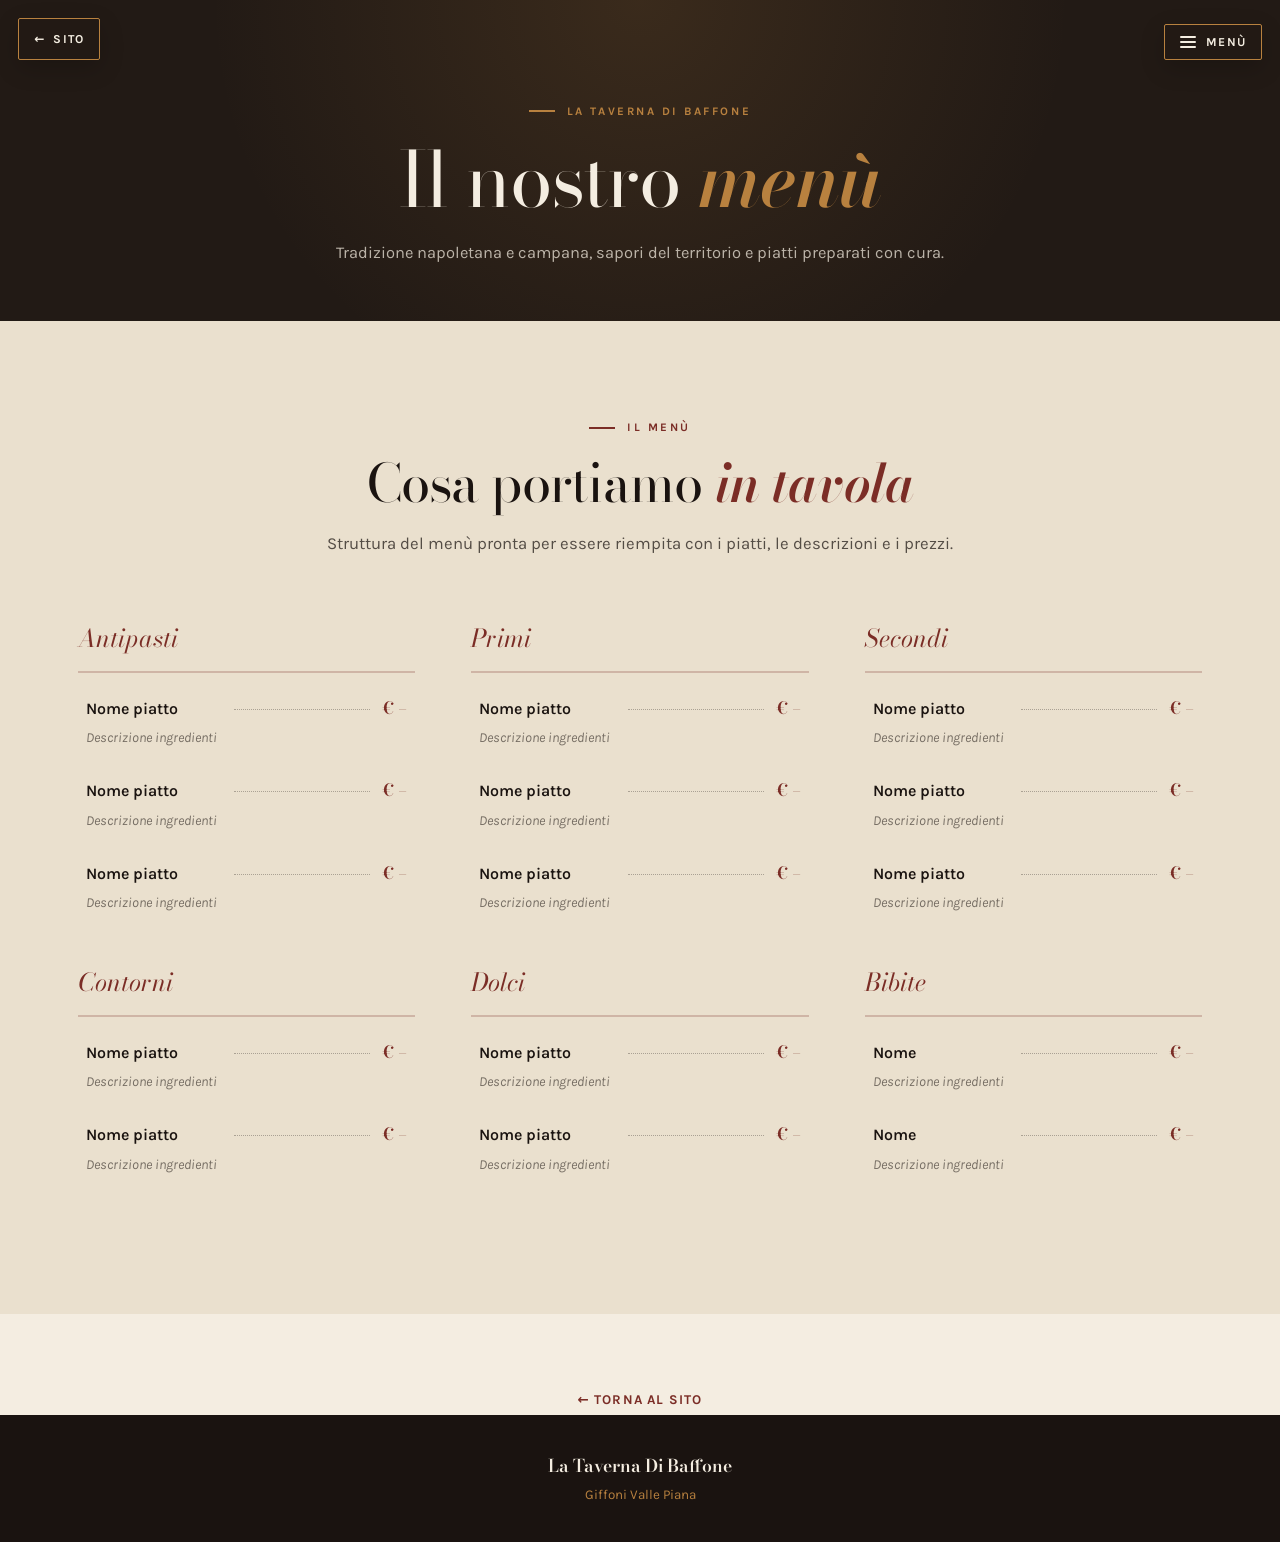
==== menu.html @ 852b9007 "prova" ====
<!DOCTYPE html>
<html lang="it">
<head>
<meta charset="UTF-8">
<meta name="viewport" content="width=device-width, initial-scale=1.0">
<title>Menù — La Taverna Di Baffone</title>
<meta name="description" content="Il menù de La Taverna Di Baffone — cucina napoletana e campana a Giffoni Valle Piana.">
<link rel="preconnect" href="https://fonts.googleapis.com">
<link rel="preconnect" href="https://fonts.gstatic.com" crossorigin>
<link href="https://fonts.googleapis.com/css2?family=Bodoni+Moda:ital,opsz,wght@0,6..96,400;0,6..96,600;0,6..96,700;1,6..96,400;1,6..96,600&family=Karla:ital,wght@0,400;0,500;0,600;0,700;1,400&display=swap" rel="stylesheet">
<style>

:root{--fuliggine:#221A15;--fuliggine-2:#2E241D;--calce:#F4EDE1;--calce-2:#EAE0CE;--vino:#7B2D26;--vino-chiaro:#A34237;--rame:#B8813F;--oliva:#6B7248;--inchiostro:#1A1310;--display:'Bodoni Moda',Georgia,serif;--testo:'Karla',system-ui,sans-serif;--curva:cubic-bezier(.22,1,.36,1);--max:1180px}
*{margin:0;padding:0;box-sizing:border-box}
html{scroll-behavior:smooth;-webkit-text-size-adjust:100%}
body{background:var(--calce);color:var(--inchiostro);font-family:var(--testo);font-size:17px;line-height:1.65;-webkit-font-smoothing:antialiased;overflow-x:hidden}
img,svg{display:block;max-width:100%}a{color:inherit;text-decoration:none}:focus-visible{outline:3px solid var(--rame);outline-offset:4px;border-radius:2px}
.wrap{max-width:var(--max);margin:0 auto;padding:0 28px}
h1,h2,h3{font-family:var(--display);font-weight:600;line-height:1.08;letter-spacing:-.015em}
.occhiello{font-family:var(--testo);font-size:.72rem;font-weight:700;letter-spacing:.22em;text-transform:uppercase;display:inline-flex;align-items:center;gap:12px}
.occhiello::before{content:"";width:26px;height:2px;background:currentColor;display:block}
.intro{padding:92px 0 54px;text-align:center;background:var(--fuliggine);color:var(--calce);position:relative;overflow:hidden}
.intro:before{content:"";position:absolute;inset:0;pointer-events:none;background:radial-gradient(circle at 50% 0,rgba(184,129,63,.16),transparent 60%)}
.intro-inner{position:relative;z-index:1}
.intro .occhiello{color:var(--rame);justify-content:center;margin-bottom:18px}
.intro h1{font-size:clamp(2.6rem,6vw,4.8rem);font-weight:400;margin-bottom:18px}
.intro h1 em{font-style:italic;font-weight:600;color:var(--rame)}
.intro p{max-width:650px;margin:0 auto;color:rgba(244,237,225,.72);font-size:1.03rem}
#menu{background:var(--calce-2);padding:88px 0 110px;min-height:100vh}
.testata{max-width:760px;margin:0 auto 60px;text-align:center}.testata .occhiello{justify-content:center;color:var(--vino);margin-bottom:18px}.testata h2{font-size:clamp(2.1rem,4.6vw,3.3rem);font-weight:400;margin-bottom:18px}.testata h2 em{font-style:italic;font-weight:600;color:var(--vino)}.testata p{color:rgba(26,19,16,.72);font-size:1.05rem;max-width:640px;margin:0 auto}
.menu-griglia{display:grid;grid-template-columns:repeat(auto-fit,minmax(330px,1fr));gap:20px 56px}
.portata{margin-bottom:14px}.portata-nome{font-family:var(--display);font-size:1.55rem;font-weight:400;font-style:italic;color:var(--vino);padding-bottom:12px;margin-bottom:8px;border-bottom:2px solid rgba(123,45,38,.24)}
.voce{display:flex;align-items:baseline;gap:12px;padding:13px 8px;border-radius:2px;transition:background .3s ease,padding-left .3s var(--curva)}
.voce:hover{background:rgba(184,129,63,.16);padding-left:16px}.voce-info{flex:1;min-width:0}.voce-nome{font-weight:600;font-size:1rem;display:block}.voce-desc{font-size:.86rem;color:rgba(26,19,16,.56);font-style:italic}.filetto{flex:1;border-bottom:1px dotted rgba(26,19,16,.3);transform:translateY(-4px);min-width:22px}.voce-prezzo{font-family:var(--display);font-weight:600;color:var(--vino);white-space:nowrap}
.menu-ritorno{margin-top:70px;text-align:center}.menu-ritorno a{display:inline-flex;align-items:center;gap:9px;font-size:.84rem;font-weight:700;letter-spacing:.09em;text-transform:uppercase;color:var(--vino);border-bottom:1.5px solid transparent;padding-bottom:3px;transition:border-color .35s ease,gap .35s var(--curva)}.menu-ritorno a:hover{border-color:var(--vino);gap:16px}
footer{background:var(--inchiostro);color:rgba(244,237,225,.55);padding:36px 0;text-align:center;font-size:.84rem}footer strong{font-family:var(--display);font-size:1.1rem;color:var(--calce);font-weight:600;display:block;margin-bottom:4px}footer span{color:var(--rame)}
@media(max-width:980px){.menu-griglia{grid-template-columns:1fr;gap:14px 30px}#menu{padding:72px 0 90px}}
@media(max-width:520px){body{font-size:16px}.wrap{padding:0 20px}.intro{padding:82px 0 44px}.intro h1{font-size:2.6rem}.testata{margin-bottom:42px}.menu-griglia{gap:10px}.portata-nome{font-size:1.35rem}.voce{gap:9px;padding:11px 5px}.voce:hover{padding-left:10px}.voce-nome{font-size:.96rem}.voce-desc{font-size:.8rem}.voce-prezzo{font-size:.95rem}.filetto{min-width:10px}.menu-ritorno{margin-top:52px}}

/* ---------- Navigazione fissa (Sito in alto a sinistra) ---------- */
.menu-home {
    position: fixed;
    top: 18px;
    left: 18px;
    z-index: 200;
    display: inline-flex;
    align-items: center;
    gap: 8px;
    padding: 10px 15px;
    border: 1px solid var(--rame);
    border-radius: 2px;
    background: rgba(34,26,21,.94);
    color: var(--calce);
    font-family: var(--testo);
    font-size: .76rem;
    font-weight: 700;
    letter-spacing: .1em;
    text-transform: uppercase;
    box-shadow: 0 8px 24px rgba(0,0,0,.18);
    transition: background .3s ease, color .3s ease, transform .3s var(--curva);
}
.menu-home:hover {
    background: var(--rame);
    color: var(--fuliggine);
    transform: translateY(-2px);
}

/* ---------- Bottone tre linee e menu a comparsa (In alto a destra) ---------- */
.menu-cat-floating {
    position: fixed;
    top: 18px;
    right: 18px;
    z-index: 200;
}

.menu-cat-toggle {
    display: inline-flex;
    align-items: center;
    gap: 10px;
    padding: 10px 15px;
    border: 1px solid var(--rame);
    border-radius: 2px;
    background: rgba(34,26,21,.94);
    color: var(--calce);
    font-family: var(--testo);
    font-size: .76rem;
    font-weight: 700;
    letter-spacing: .1em;
    text-transform: uppercase;
    box-shadow: 0 8px 24px rgba(0,0,0,.18);
    cursor: pointer;
    transition: background .3s ease, color .3s ease, transform .3s var(--curva);
}

.menu-cat-toggle:hover {
    background: var(--rame);
    color: var(--fuliggine);
    transform: translateY(-2px);
}

.hamburger-icon {
    display: flex;
    flex-direction: column;
    justify-content: space-between;
    width: 16px;
    height: 12px;
}

.hamburger-icon span {
    display: block;
    width: 100%;
    height: 2px;
    background-color: currentColor;
    border-radius: 1px;
}

.menu-cat-dropdown {
    display: none;
    position: absolute;
    top: calc(100% + 8px);
    right: 0;
    min-width: 190px;
    background: var(--fuliggine-2);
    border: 1px solid var(--rame);
    border-radius: 2px;
    box-shadow: 0 12px 30px rgba(0,0,0,.4);
    flex-direction: column;
    overflow: hidden;
}

.menu-cat-dropdown.attivo {
    display: flex;
}

.menu-cat-dropdown a {
    padding: 12px 18px;
    color: var(--calce);
    font-size: .88rem;
    font-weight: 600;
    letter-spacing: .05em;
    border-bottom: 1px solid rgba(184,129,63,.15);
    transition: background .2s ease, color .2s ease, padding-left .2s ease;
}

.menu-cat-dropdown a:last-child {
    border-bottom: none;
}

.menu-cat-dropdown a:hover {
    background: var(--rame);
    color: var(--fuliggine);
    padding-left: 22px;
}

.portata-nome span[id] {
    scroll-margin-top: 90px;
}

@media (max-width: 620px) {
    .menu-home {
        top: 12px;
        left: 12px;
        padding: 9px 12px;
        font-size: .68rem;
    }
    .menu-cat-floating {
        top: 12px;
        right: 12px;
    }
    .menu-cat-toggle {
        padding: 9px 12px;
        font-size: .68rem;
    }
}

</style>
</head>
<body>

<!-- Bottone fisso a sinistra -->
<a class="menu-home" href="TavernaDiBaffoneFinitoquasi.html" aria-label="Torna al sito">
  <span aria-hidden="true">←</span> Sito
</a>

<!-- Bottone tre linee fisso a destra -->
<div class="menu-cat-floating">
  <button class="menu-cat-toggle" aria-label="Apri categorie menù" onclick="toggleMenuCat()">
    <span class="hamburger-icon">
      <span></span>
      <span></span>
      <span></span>
    </span>
    <span>Menù</span>
  </button>
  <div class="menu-cat-dropdown" id="dropdown-categorie">
    <a href="#cat-antipasti" onclick="chiudiEVai('cat-antipasti')">Antipasti</a>
    <a href="#cat-primi" onclick="chiudiEVai('cat-primi')">Primi</a>
    <a href="#cat-secondi" onclick="chiudiEVai('cat-secondi')">Secondi</a>
    <a href="#cat-contorni" onclick="chiudiEVai('cat-contorni')">Contorni</a>
    <a href="#cat-dolci" onclick="chiudiEVai('cat-dolci')">Dolci</a>
    <a href="#cat-bibite" onclick="chiudiEVai('cat-bibite')">Bibite</a>
  </div>
</div>

<section class="intro">
  <div class="wrap intro-inner">
    <div class="occhiello">La Taverna Di Baffone</div>
    <h1>Il nostro <em>menù</em></h1>
    <p>Tradizione napoletana e campana, sapori del territorio e piatti preparati con cura.</p>
  </div>
</section>

<section id="menu" class="intonaco">
    <div class="wrap">
        <div class="testata svela">
            <div class="occhiello">Il menù</div>
            <h2>Cosa portiamo <em>in tavola</em></h2>
            <p>Struttura del menù pronta per essere riempita con i piatti, le descrizioni e i prezzi.</p>
        </div>

        <div class="menu-griglia">

            <div class="portata svela">
                <div class="portata-nome"><span id="cat-antipasti">Antipasti</span></div>
                <div class="voce"><div class="voce-info"><span class="voce-nome">Nome piatto</span><span class="voce-desc">Descrizione ingredienti</span></div><span class="filetto"></span><span class="voce-prezzo">€ –</span></div>
                <div class="voce"><div class="voce-info"><span class="voce-nome">Nome piatto</span><span class="voce-desc">Descrizione ingredienti</span></div><span class="filetto"></span><span class="voce-prezzo">€ –</span></div>
                <div class="voce"><div class="voce-info"><span class="voce-nome">Nome piatto</span><span class="voce-desc">Descrizione ingredienti</span></div><span class="filetto"></span><span class="voce-prezzo">€ –</span></div>
            </div>

            <div class="portata svela">
                <div class="portata-nome"><span id="cat-primi">Primi</span></div>
                <div class="voce"><div class="voce-info"><span class="voce-nome">Nome piatto</span><span class="voce-desc">Descrizione ingredienti</span></div><span class="filetto"></span><span class="voce-prezzo">€ –</span></div>
                <div class="voce"><div class="voce-info"><span class="voce-nome">Nome piatto</span><span class="voce-desc">Descrizione ingredienti</span></div><span class="filetto"></span><span class="voce-prezzo">€ –</span></div>
                <div class="voce"><div class="voce-info"><span class="voce-nome">Nome piatto</span><span class="voce-desc">Descrizione ingredienti</span></div><span class="filetto"></span><span class="voce-prezzo">€ –</span></div>
            </div>

            <div class="portata svela">
                <div class="portata-nome"><span id="cat-secondi">Secondi</span></div>
                <div class="voce"><div class="voce-info"><span class="voce-nome">Nome piatto</span><span class="voce-desc">Descrizione ingredienti</span></div><span class="filetto"></span><span class="voce-prezzo">€ –</span></div>
                <div class="voce"><div class="voce-info"><span class="voce-nome">Nome piatto</span><span class="voce-desc">Descrizione ingredienti</span></div><span class="filetto"></span><span class="voce-prezzo">€ –</span></div>
                <div class="voce"><div class="voce-info"><span class="voce-nome">Nome piatto</span><span class="voce-desc">Descrizione ingredienti</span></div><span class="filetto"></span><span class="voce-prezzo">€ –</span></div>
            </div>

            <div class="portata svela">
                <div class="portata-nome"><span id="cat-contorni">Contorni</span></div>
                <div class="voce"><div class="voce-info"><span class="voce-nome">Nome piatto</span><span class="voce-desc">Descrizione ingredienti</span></div><span class="filetto"></span><span class="voce-prezzo">€ –</span></div>
                <div class="voce"><div class="voce-info"><span class="voce-nome">Nome piatto</span><span class="voce-desc">Descrizione ingredienti</span></div><span class="filetto"></span><span class="voce-prezzo">€ –</span></div>
            </div>

            <div class="portata svela">
                <div class="portata-nome"><span id="cat-dolci">Dolci</span></div>
                <div class="voce"><div class="voce-info"><span class="voce-nome">Nome piatto</span><span class="voce-desc">Descrizione ingredienti</span></div><span class="filetto"></span><span class="voce-prezzo">€ –</span></div>
                <div class="voce"><div class="voce-info"><span class="voce-nome">Nome piatto</span><span class="voce-desc">Descrizione ingredienti</span></div><span class="filetto"></span><span class="voce-prezzo">€ –</span></div>
            </div>

            <div class="portata svela">
                <div class="portata-nome"><span id="cat-bibite">Bibite</span></div>
                <div class="voce"><div class="voce-info"><span class="voce-nome">Nome</span><span class="voce-desc">Descrizione ingredienti</span></div><span class="filetto"></span><span class="voce-prezzo">€ –</span></div>
                <div class="voce"><div class="voce-info"><span class="voce-nome">Nome </span><span class="voce-desc">Descrizione ingredienti</span></div><span class="filetto"></span><span class="voce-prezzo">€ –</span></div>
            </div>

        </div>
    </div>
</section>

<div class="menu-ritorno"><a href="TavernaDiBaffoneFinitoquasi.html">← Torna al sito</a></div>
<footer><strong>La Taverna Di Baffone</strong><span>Giffoni Valle Piana</span></footer>

<script>
function toggleMenuCat() {
    const dropdown = document.getElementById('dropdown-categorie');
    dropdown.classList.toggle('attivo');
}

function chiudiEVai(id) {
    const dropdown = document.getElementById('dropdown-categorie');
    dropdown.classList.remove('attivo');
    const target = document.getElementById(id);
    if (target) {
        target.scrollIntoView({ behavior: 'smooth', block: 'start' });
    }
}

// Chiude il menu se si clicca in un punto qualsiasi fuori dal pulsante
document.addEventListener('click', function(event) {
    const floatingNav = document.querySelector('.menu-cat-floating');
    if (floatingNav && !floatingNav.contains(event.target)) {
        document.getElementById('dropdown-categorie').classList.remove('attivo');
    }
});
</script>

</body>
</html>
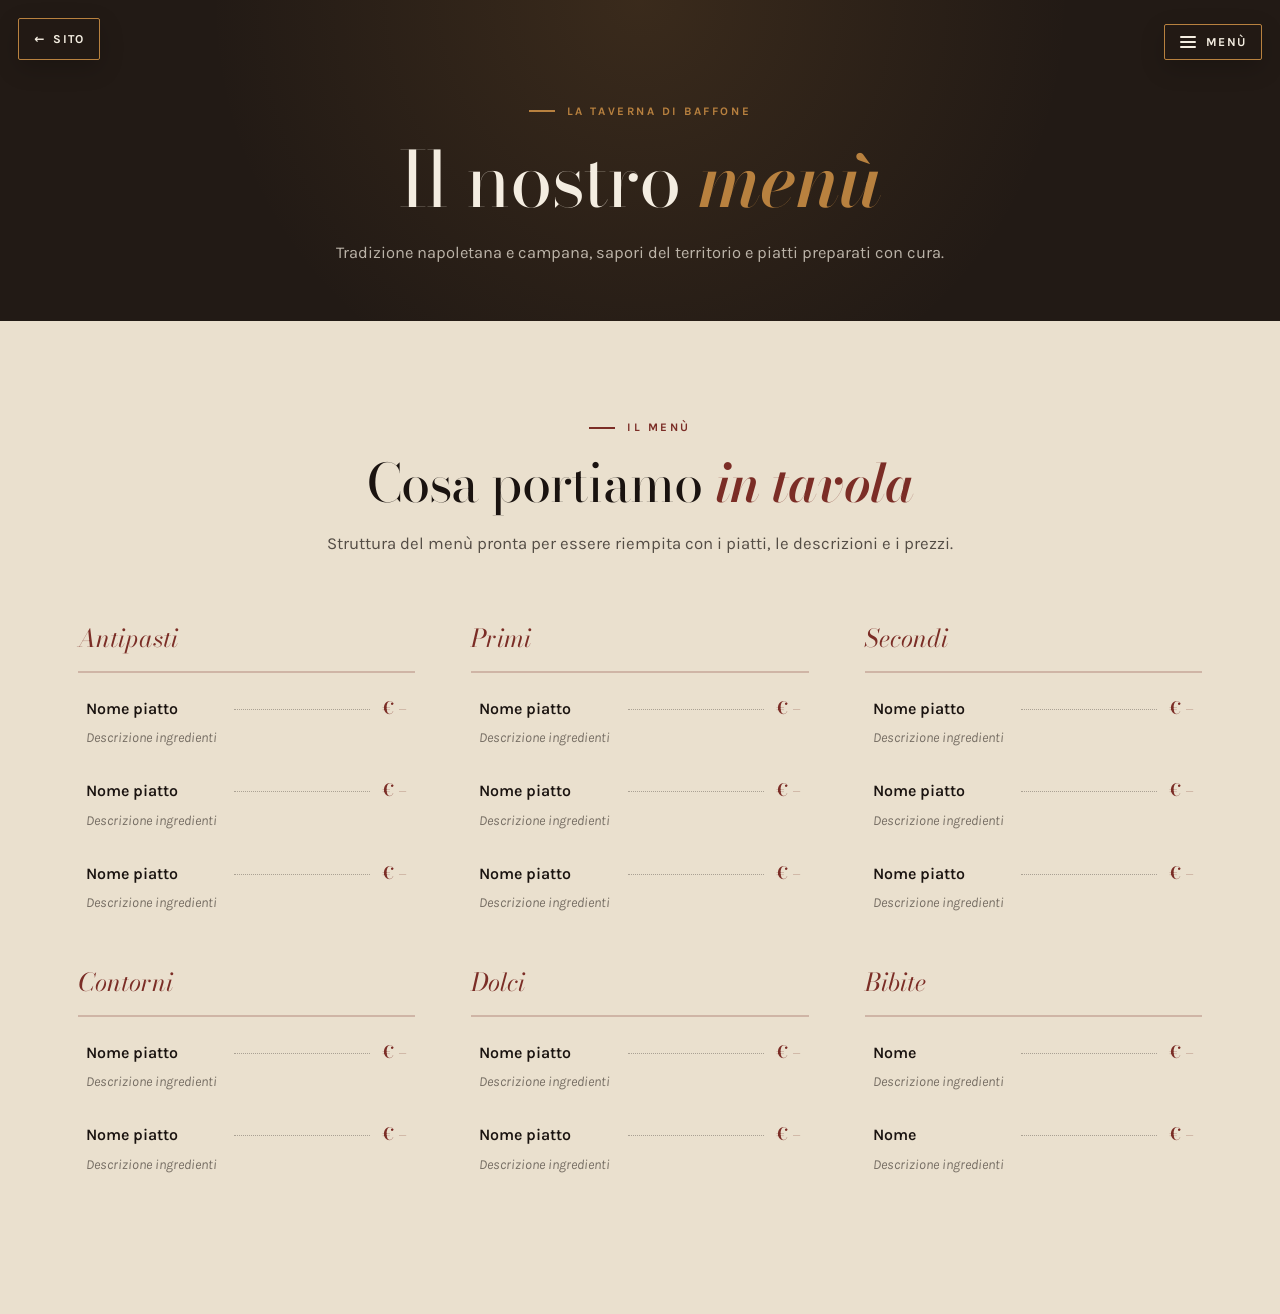
==== commit 05e78725: "Remove return link and footer from menu.html Removed the return link and footer from the menu." ====
--- a/menu.html
+++ b/menu.html
@@ -178,7 +178,7 @@
 <body>
 
 <!-- Bottone fisso a sinistra -->
-<a class="menu-home" href="TavernaDiBaffoneFinitoquasi.html" aria-label="Torna al sito">
+<a class="menu-home" href="index.html" aria-label="Torna al sito">
   <span aria-hidden="true">←</span> Sito
 </a>
 
@@ -263,9 +263,6 @@
     </div>
 </section>
 
-<div class="menu-ritorno"><a href="TavernaDiBaffoneFinitoquasi.html">← Torna al sito</a></div>
-<footer><strong>La Taverna Di Baffone</strong><span>Giffoni Valle Piana</span></footer>
-
 <script>
 function toggleMenuCat() {
     const dropdown = document.getElementById('dropdown-categorie');
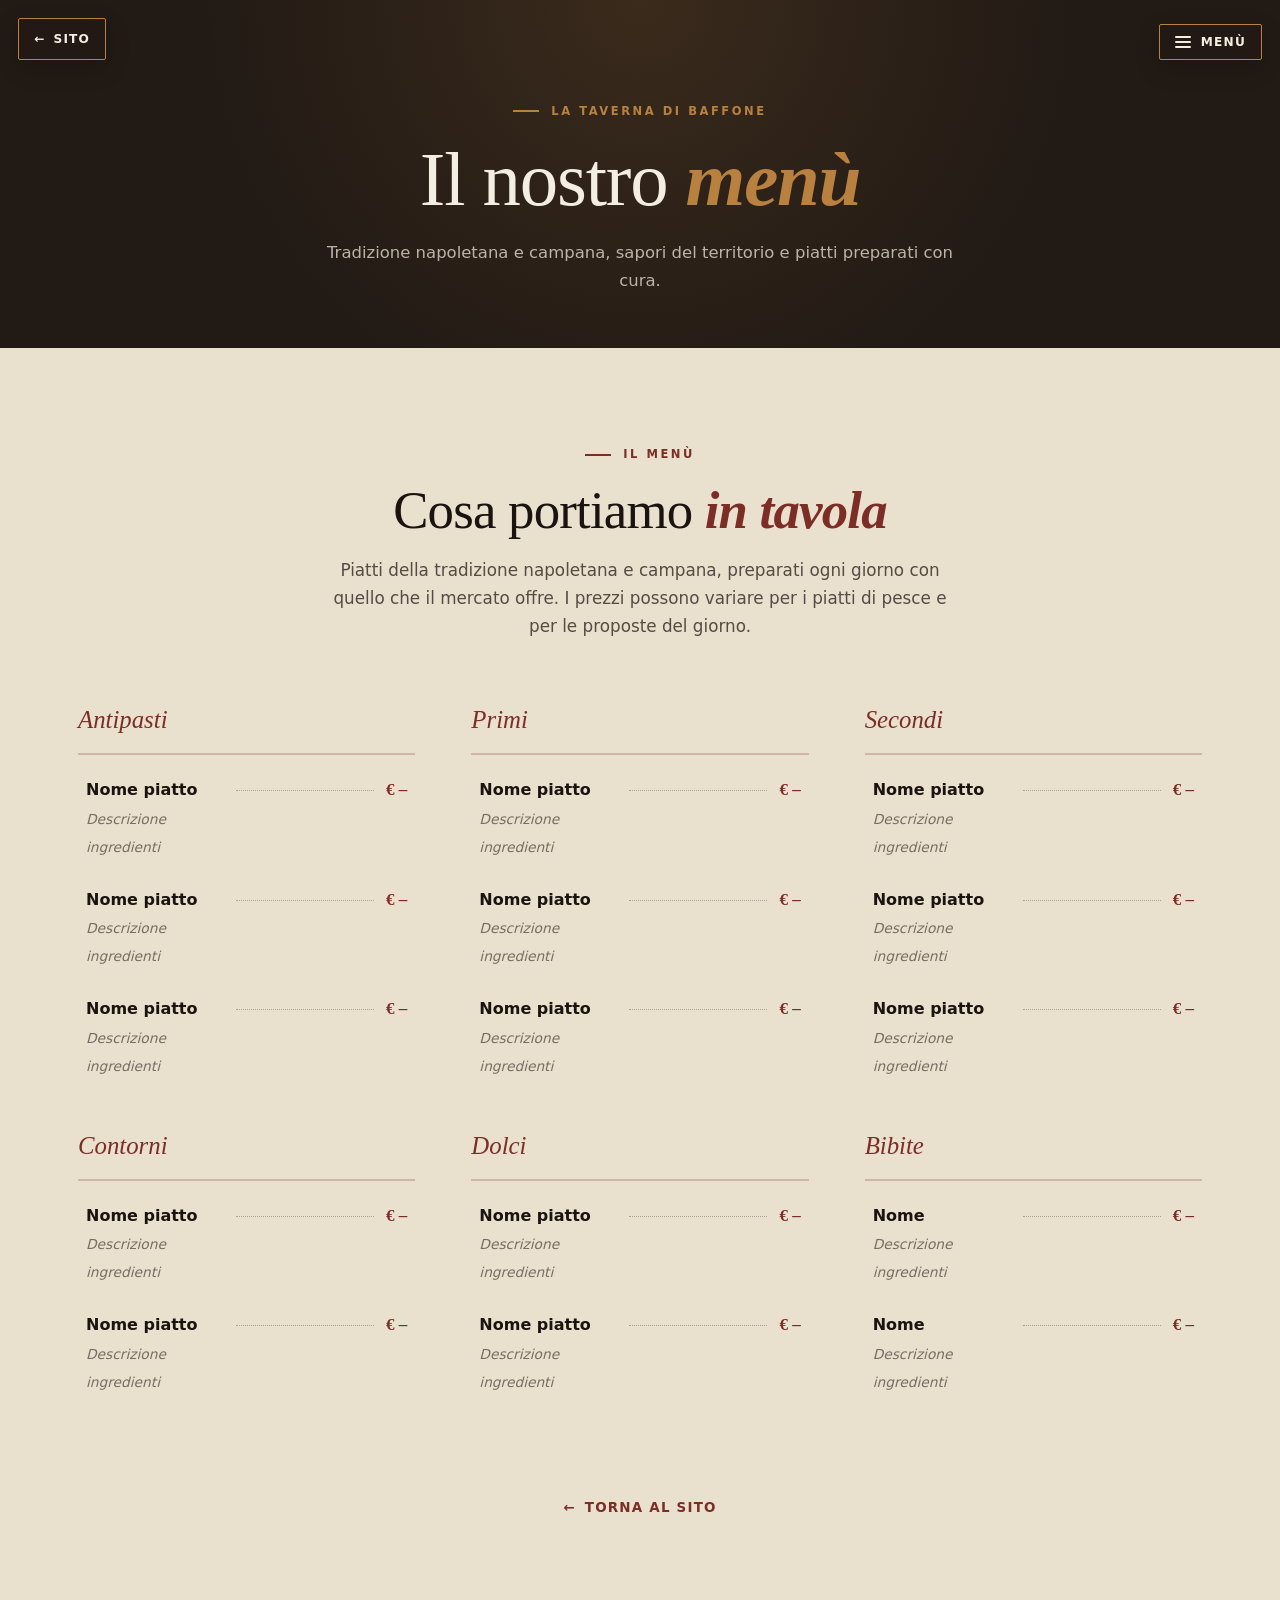
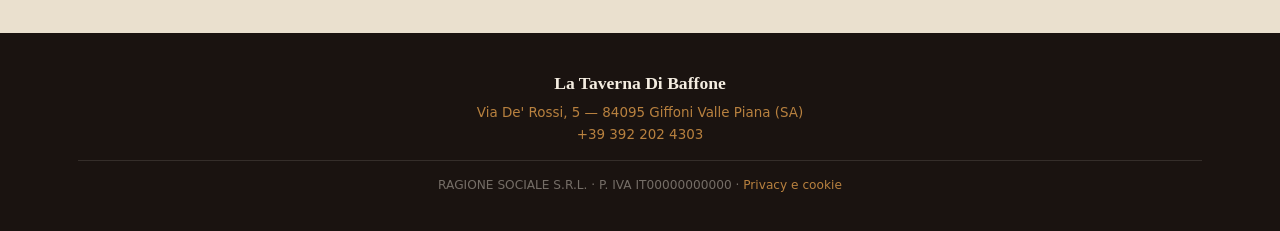
==== commit 3ab1185e: "Add files via upload" ====
--- a/menu.html
+++ b/menu.html
@@ -5,9 +5,11 @@
 <meta name="viewport" content="width=device-width, initial-scale=1.0">
 <title>Menù — La Taverna Di Baffone</title>
 <meta name="description" content="Il menù de La Taverna Di Baffone — cucina napoletana e campana a Giffoni Valle Piana.">
-<link rel="preconnect" href="https://fonts.googleapis.com">
-<link rel="preconnect" href="https://fonts.gstatic.com" crossorigin>
-<link href="https://fonts.googleapis.com/css2?family=Bodoni+Moda:ital,opsz,wght@0,6..96,400;0,6..96,600;0,6..96,700;1,6..96,400;1,6..96,600&family=Karla:ital,wght@0,400;0,500;0,600;0,700;1,400&display=swap" rel="stylesheet">
+<meta name="theme-color" content="#221A15">
+<link rel="icon" href="data:image/svg+xml,%3Csvg xmlns='http://www.w3.org/2000/svg' viewBox='0 0 64 64'%3E%3Crect width='64' height='64' rx='8' fill='%23221A15'/%3E%3Ctext x='32' y='45' font-family='Georgia,serif' font-size='38' font-weight='700' fill='%23B8813F' text-anchor='middle'%3EB%3C/text%3E%3C/svg%3E">
+<link rel="preload" href="caratteri/karla-normal-latin.woff2" as="font" type="font/woff2" crossorigin>
+<link rel="preload" href="caratteri/bodoni-normal-latin.woff2" as="font" type="font/woff2" crossorigin>
+<link rel="stylesheet" href="caratteri.css">
 <style>
 
 :root{--fuliggine:#221A15;--fuliggine-2:#2E241D;--calce:#F4EDE1;--calce-2:#EAE0CE;--vino:#7B2D26;--vino-chiaro:#A34237;--rame:#B8813F;--oliva:#6B7248;--inchiostro:#1A1310;--display:'Bodoni Moda',Georgia,serif;--testo:'Karla',system-ui,sans-serif;--curva:cubic-bezier(.22,1,.36,1);--max:1180px}
@@ -33,7 +35,7 @@
 .voce{display:flex;align-items:baseline;gap:12px;padding:13px 8px;border-radius:2px;transition:background .3s ease,padding-left .3s var(--curva)}
 .voce:hover{background:rgba(184,129,63,.16);padding-left:16px}.voce-info{flex:1;min-width:0}.voce-nome{font-weight:600;font-size:1rem;display:block}.voce-desc{font-size:.86rem;color:rgba(26,19,16,.56);font-style:italic}.filetto{flex:1;border-bottom:1px dotted rgba(26,19,16,.3);transform:translateY(-4px);min-width:22px}.voce-prezzo{font-family:var(--display);font-weight:600;color:var(--vino);white-space:nowrap}
 .menu-ritorno{margin-top:70px;text-align:center}.menu-ritorno a{display:inline-flex;align-items:center;gap:9px;font-size:.84rem;font-weight:700;letter-spacing:.09em;text-transform:uppercase;color:var(--vino);border-bottom:1.5px solid transparent;padding-bottom:3px;transition:border-color .35s ease,gap .35s var(--curva)}.menu-ritorno a:hover{border-color:var(--vino);gap:16px}
-footer{background:var(--inchiostro);color:rgba(244,237,225,.55);padding:36px 0;text-align:center;font-size:.84rem}footer strong{font-family:var(--display);font-size:1.1rem;color:var(--calce);font-weight:600;display:block;margin-bottom:4px}footer span{color:var(--rame)}
+footer{background:var(--inchiostro);color:rgba(244,237,225,.55);padding:36px 0;text-align:center;font-size:.84rem}footer strong{font-family:var(--display);font-size:1.1rem;color:var(--calce);font-weight:600;display:block;margin-bottom:4px}footer span{color:var(--rame)}footer a{color:var(--rame)}.footer-legale{margin-top:14px;padding-top:14px;border-top:1px solid rgba(244,237,225,.12);font-size:.76rem;color:rgba(244,237,225,.42)}
 @media(max-width:980px){.menu-griglia{grid-template-columns:1fr;gap:14px 30px}#menu{padding:72px 0 90px}}
 @media(max-width:520px){body{font-size:16px}.wrap{padding:0 20px}.intro{padding:82px 0 44px}.intro h1{font-size:2.6rem}.testata{margin-bottom:42px}.menu-griglia{gap:10px}.portata-nome{font-size:1.35rem}.voce{gap:9px;padding:11px 5px}.voce:hover{padding-left:10px}.voce-nome{font-size:.96rem}.voce-desc{font-size:.8rem}.voce-prezzo{font-size:.95rem}.filetto{min-width:10px}.menu-ritorno{margin-top:52px}}
 
@@ -156,6 +158,51 @@
     scroll-margin-top: 90px;
 }
 
+/* ---------- Barra azioni in fondo (solo telefono) ----------
+   Chi sta leggendo il menu dal telefono e quasi sempre a un passo dal
+   prenotare: le tre azioni restano sotto il pollice invece di costringerlo
+   a risalire fino in cima alla pagina. */
+.barra-azioni {
+    display: none;
+    position: fixed;
+    left: 0;
+    right: 0;
+    bottom: 0;
+    z-index: 198;
+    background: rgba(34,26,21,.97);
+    backdrop-filter: blur(10px);
+    border-top: 1px solid rgba(184,129,63,.3);
+    padding-bottom: env(safe-area-inset-bottom, 0px);
+}
+
+.azione {
+    flex: 1;
+    display: flex;
+    flex-direction: column;
+    align-items: center;
+    justify-content: center;
+    gap: 5px;
+    min-height: 56px;
+    padding: 9px 4px;
+    color: var(--calce);
+    font-size: .68rem;
+    font-weight: 700;
+    letter-spacing: .1em;
+    text-transform: uppercase;
+    text-align: center;
+    -webkit-tap-highlight-color: transparent;
+}
+
+.azione svg { width: 21px; height: 21px; }
+.azione:active { background: rgba(184,129,63,.2); }
+.azione-primaria { background: var(--vino); }
+.azione-primaria:active { background: var(--vino-chiaro); }
+
+@media (max-width: 820px) {
+    .barra-azioni { display: flex; }
+    body { padding-bottom: calc(66px + env(safe-area-inset-bottom, 0px)); }
+}
+
 @media (max-width: 620px) {
     .menu-home {
         top: 12px;
@@ -184,7 +231,7 @@
 
 <!-- Bottone tre linee fisso a destra -->
 <div class="menu-cat-floating">
-  <button class="menu-cat-toggle" aria-label="Apri categorie menù" onclick="toggleMenuCat()">
+  <button class="menu-cat-toggle" id="menuCatToggle" type="button" aria-label="Apri categorie menù" aria-expanded="false" aria-controls="dropdown-categorie">
     <span class="hamburger-icon">
       <span></span>
       <span></span>
@@ -193,12 +240,12 @@
     <span>Menù</span>
   </button>
   <div class="menu-cat-dropdown" id="dropdown-categorie">
-    <a href="#cat-antipasti" onclick="chiudiEVai('cat-antipasti')">Antipasti</a>
-    <a href="#cat-primi" onclick="chiudiEVai('cat-primi')">Primi</a>
-    <a href="#cat-secondi" onclick="chiudiEVai('cat-secondi')">Secondi</a>
-    <a href="#cat-contorni" onclick="chiudiEVai('cat-contorni')">Contorni</a>
-    <a href="#cat-dolci" onclick="chiudiEVai('cat-dolci')">Dolci</a>
-    <a href="#cat-bibite" onclick="chiudiEVai('cat-bibite')">Bibite</a>
+    <a href="#cat-antipasti">Antipasti</a>
+    <a href="#cat-primi">Primi</a>
+    <a href="#cat-secondi">Secondi</a>
+    <a href="#cat-contorni">Contorni</a>
+    <a href="#cat-dolci">Dolci</a>
+    <a href="#cat-bibite">Bibite</a>
   </div>
 </div>
 
@@ -210,81 +257,146 @@
   </div>
 </section>
 
-<section id="menu" class="intonaco">
+<section id="menu">
     <div class="wrap">
-        <div class="testata svela">
+        <div class="testata">
             <div class="occhiello">Il menù</div>
             <h2>Cosa portiamo <em>in tavola</em></h2>
-            <p>Struttura del menù pronta per essere riempita con i piatti, le descrizioni e i prezzi.</p>
+            <p>Piatti della tradizione napoletana e campana, preparati ogni giorno con quello che il mercato offre. I prezzi possono variare per i piatti di pesce e per le proposte del giorno.</p>
         </div>
 
         <div class="menu-griglia">
 
-            <div class="portata svela">
+            <div class="portata">
                 <div class="portata-nome"><span id="cat-antipasti">Antipasti</span></div>
                 <div class="voce"><div class="voce-info"><span class="voce-nome">Nome piatto</span><span class="voce-desc">Descrizione ingredienti</span></div><span class="filetto"></span><span class="voce-prezzo">€ –</span></div>
                 <div class="voce"><div class="voce-info"><span class="voce-nome">Nome piatto</span><span class="voce-desc">Descrizione ingredienti</span></div><span class="filetto"></span><span class="voce-prezzo">€ –</span></div>
                 <div class="voce"><div class="voce-info"><span class="voce-nome">Nome piatto</span><span class="voce-desc">Descrizione ingredienti</span></div><span class="filetto"></span><span class="voce-prezzo">€ –</span></div>
             </div>
 
-            <div class="portata svela">
+            <div class="portata">
                 <div class="portata-nome"><span id="cat-primi">Primi</span></div>
                 <div class="voce"><div class="voce-info"><span class="voce-nome">Nome piatto</span><span class="voce-desc">Descrizione ingredienti</span></div><span class="filetto"></span><span class="voce-prezzo">€ –</span></div>
                 <div class="voce"><div class="voce-info"><span class="voce-nome">Nome piatto</span><span class="voce-desc">Descrizione ingredienti</span></div><span class="filetto"></span><span class="voce-prezzo">€ –</span></div>
                 <div class="voce"><div class="voce-info"><span class="voce-nome">Nome piatto</span><span class="voce-desc">Descrizione ingredienti</span></div><span class="filetto"></span><span class="voce-prezzo">€ –</span></div>
             </div>
 
-            <div class="portata svela">
+            <div class="portata">
                 <div class="portata-nome"><span id="cat-secondi">Secondi</span></div>
                 <div class="voce"><div class="voce-info"><span class="voce-nome">Nome piatto</span><span class="voce-desc">Descrizione ingredienti</span></div><span class="filetto"></span><span class="voce-prezzo">€ –</span></div>
                 <div class="voce"><div class="voce-info"><span class="voce-nome">Nome piatto</span><span class="voce-desc">Descrizione ingredienti</span></div><span class="filetto"></span><span class="voce-prezzo">€ –</span></div>
                 <div class="voce"><div class="voce-info"><span class="voce-nome">Nome piatto</span><span class="voce-desc">Descrizione ingredienti</span></div><span class="filetto"></span><span class="voce-prezzo">€ –</span></div>
             </div>
 
-            <div class="portata svela">
+            <div class="portata">
                 <div class="portata-nome"><span id="cat-contorni">Contorni</span></div>
                 <div class="voce"><div class="voce-info"><span class="voce-nome">Nome piatto</span><span class="voce-desc">Descrizione ingredienti</span></div><span class="filetto"></span><span class="voce-prezzo">€ –</span></div>
                 <div class="voce"><div class="voce-info"><span class="voce-nome">Nome piatto</span><span class="voce-desc">Descrizione ingredienti</span></div><span class="filetto"></span><span class="voce-prezzo">€ –</span></div>
             </div>
 
-            <div class="portata svela">
+            <div class="portata">
                 <div class="portata-nome"><span id="cat-dolci">Dolci</span></div>
                 <div class="voce"><div class="voce-info"><span class="voce-nome">Nome piatto</span><span class="voce-desc">Descrizione ingredienti</span></div><span class="filetto"></span><span class="voce-prezzo">€ –</span></div>
                 <div class="voce"><div class="voce-info"><span class="voce-nome">Nome piatto</span><span class="voce-desc">Descrizione ingredienti</span></div><span class="filetto"></span><span class="voce-prezzo">€ –</span></div>
             </div>
 
-            <div class="portata svela">
+            <div class="portata">
                 <div class="portata-nome"><span id="cat-bibite">Bibite</span></div>
                 <div class="voce"><div class="voce-info"><span class="voce-nome">Nome</span><span class="voce-desc">Descrizione ingredienti</span></div><span class="filetto"></span><span class="voce-prezzo">€ –</span></div>
-                <div class="voce"><div class="voce-info"><span class="voce-nome">Nome </span><span class="voce-desc">Descrizione ingredienti</span></div><span class="filetto"></span><span class="voce-prezzo">€ –</span></div>
-            </div>
-
+                <div class="voce"><div class="voce-info"><span class="voce-nome">Nome</span><span class="voce-desc">Descrizione ingredienti</span></div><span class="filetto"></span><span class="voce-prezzo">€ –</span></div>
+            </div>
+
+        </div>
+
+        <div class="menu-ritorno">
+            <a href="index.html"><span aria-hidden="true">←</span> Torna al sito</a>
         </div>
     </div>
 </section>
 
+<footer>
+    <div class="wrap">
+        <strong>La Taverna Di Baffone</strong>
+        <span>Via De' Rossi, 5 — 84095 Giffoni Valle Piana (SA)</span><br>
+        <a href="tel:+393922024303">+39 392 202 4303</a>
+
+        <!-- Dati obbligatori: sostituire i segnaposto in MAIUSCOLO.
+             Devono coincidere con quelli di index.html e privacy.html. -->
+        <p class="footer-legale">
+            RAGIONE SOCIALE S.R.L. · P. IVA IT00000000000 ·
+            <a href="privacy.html">Privacy e cookie</a>
+        </p>
+    </div>
+</footer>
+
+<!-- Barra azioni: compare solo su telefono -->
+<nav class="barra-azioni" aria-label="Azioni rapide">
+    <a class="azione" href="tel:+393922024303">
+        <svg viewBox="0 0 24 24" fill="none" stroke="currentColor" stroke-width="1.7" stroke-linecap="round" stroke-linejoin="round" aria-hidden="true">
+            <path d="M6.5 3h3l1.5 4-2 1.5a12 12 0 0 0 6.5 6.5l1.5-2 4 1.5v3a2 2 0 0 1-2.2 2A17 17 0 0 1 4.5 5.2 2 2 0 0 1 6.5 3Z" />
+        </svg>
+        Chiama
+    </a>
+
+    <a class="azione azione-primaria" href="index.html#prenotazione">
+        <svg viewBox="0 0 24 24" fill="none" stroke="currentColor" stroke-width="1.7" stroke-linecap="round" stroke-linejoin="round" aria-hidden="true">
+            <rect x="3.5" y="5" width="17" height="16" rx="2" />
+            <path d="M3.5 10h17M8.5 3v4M15.5 3v4M9 15l2 2 4-4" />
+        </svg>
+        Prenota
+    </a>
+
+    <a class="azione" href="https://www.google.com/maps/dir/?api=1&destination=La+Taverna+di+Baffone%2C+Via+De%27+Rossi+5%2C+84095+Giffoni+Valle+Piana+SA" target="_blank" rel="noopener">
+        <svg viewBox="0 0 24 24" fill="none" stroke="currentColor" stroke-width="1.7" stroke-linecap="round" stroke-linejoin="round" aria-hidden="true">
+            <path d="M12 21s7-5.7 7-11a7 7 0 1 0-14 0c0 5.3 7 11 7 11Z" />
+            <circle cx="12" cy="10" r="2.6" />
+        </svg>
+        Indicazioni
+    </a>
+</nav>
+
 <script>
-function toggleMenuCat() {
-    const dropdown = document.getElementById('dropdown-categorie');
-    dropdown.classList.toggle('attivo');
-}
-
-function chiudiEVai(id) {
-    const dropdown = document.getElementById('dropdown-categorie');
-    dropdown.classList.remove('attivo');
-    const target = document.getElementById(id);
-    if (target) {
-        target.scrollIntoView({ behavior: 'smooth', block: 'start' });
+(function () {
+    'use strict';
+
+    var bottone = document.getElementById('menuCatToggle');
+    var tendina = document.getElementById('dropdown-categorie');
+    var contenitore = document.querySelector('.menu-cat-floating');
+    if (!bottone || !tendina || !contenitore) return;
+
+    function imposta(aperto) {
+        tendina.classList.toggle('attivo', aperto);
+        bottone.setAttribute('aria-expanded', aperto ? 'true' : 'false');
+        bottone.setAttribute('aria-label', aperto ? 'Chiudi categorie menù' : 'Apri categorie menù');
     }
-}
-
-// Chiude il menu se si clicca in un punto qualsiasi fuori dal pulsante
-document.addEventListener('click', function(event) {
-    const floatingNav = document.querySelector('.menu-cat-floating');
-    if (floatingNav && !floatingNav.contains(event.target)) {
-        document.getElementById('dropdown-categorie').classList.remove('attivo');
+
+    function chiudi() {
+        if (tendina.classList.contains('attivo')) imposta(false);
     }
-});
+
+    bottone.addEventListener('click', function (e) {
+        e.stopPropagation();
+        imposta(!tendina.classList.contains('attivo'));
+    });
+
+    // Il salto alla categoria lo fa già l'href insieme a scroll-margin-top:
+    // qui basta richiudere la tendina.
+    tendina.addEventListener('click', function (e) {
+        if (e.target.closest('a')) chiudi();
+    });
+
+    // un clic in un punto qualsiasi fuori dal pulsante richiude la tendina
+    document.addEventListener('click', function (e) {
+        if (!contenitore.contains(e.target)) chiudi();
+    });
+
+    document.addEventListener('keydown', function (e) {
+        if (e.key === 'Escape' && tendina.classList.contains('attivo')) {
+            chiudi();
+            bottone.focus();
+        }
+    });
+})();
 </script>
 
 </body>
--- a/caratteri.css
+++ b/caratteri.css
@@ -0,0 +1,88 @@
+/* ============================================================
+   CARATTERI DEL SITO — copie locali, nessuna richiesta a Google.
+
+   I file .woff2 nella cartella "caratteri" sono i font Bodoni Moda
+   e Karla, scaricati una volta sola da Google Fonts e serviti dal
+   nostro stesso sito. Cosi il browser del visitatore non contatta
+   mai un server esterno: e questo che permette al sito di funzionare
+   senza banner dei cookie (vedi privacy.html).
+
+   Sono font variabili: un solo file copre tutti i pesi da 400 a 700,
+   percio non servono file separati per grassetto e semigrassetto.
+
+   Licenza: SIL Open Font License 1.1 — uso libero anche commerciale.
+   ============================================================ */
+
+/* ---------- Bodoni Moda (titoli e insegne) ---------- */
+@font-face {
+    font-family: 'Bodoni Moda';
+    font-style: normal;
+    font-weight: 400 700;
+    font-display: swap;
+    src: url('caratteri/bodoni-normal-latin.woff2') format('woff2');
+    unicode-range: U+0000-00FF, U+0131, U+0152-0153, U+02BB-02BC, U+02C6, U+02DA, U+02DC, U+0304, U+0308, U+0329, U+2000-206F, U+20AC, U+2122, U+2191, U+2193, U+2212, U+2215, U+FEFF, U+FFFD;
+}
+
+@font-face {
+    font-family: 'Bodoni Moda';
+    font-style: normal;
+    font-weight: 400 700;
+    font-display: swap;
+    src: url('caratteri/bodoni-normal-latin-ext.woff2') format('woff2');
+    unicode-range: U+0100-02BA, U+02BD-02C5, U+02C7-02CC, U+02CE-02D7, U+02DD-02FF, U+0304, U+0308, U+0329, U+1D00-1DBF, U+1E00-1E9F, U+1EF2-1EFF, U+2020, U+20A0-20AB, U+20AD-20C0, U+2113, U+2C60-2C7F, U+A720-A7FF;
+}
+
+@font-face {
+    font-family: 'Bodoni Moda';
+    font-style: italic;
+    font-weight: 400 700;
+    font-display: swap;
+    src: url('caratteri/bodoni-italic-latin.woff2') format('woff2');
+    unicode-range: U+0000-00FF, U+0131, U+0152-0153, U+02BB-02BC, U+02C6, U+02DA, U+02DC, U+0304, U+0308, U+0329, U+2000-206F, U+20AC, U+2122, U+2191, U+2193, U+2212, U+2215, U+FEFF, U+FFFD;
+}
+
+@font-face {
+    font-family: 'Bodoni Moda';
+    font-style: italic;
+    font-weight: 400 700;
+    font-display: swap;
+    src: url('caratteri/bodoni-italic-latin-ext.woff2') format('woff2');
+    unicode-range: U+0100-02BA, U+02BD-02C5, U+02C7-02CC, U+02CE-02D7, U+02DD-02FF, U+0304, U+0308, U+0329, U+1D00-1DBF, U+1E00-1E9F, U+1EF2-1EFF, U+2020, U+20A0-20AB, U+20AD-20C0, U+2113, U+2C60-2C7F, U+A720-A7FF;
+}
+
+/* ---------- Karla (testo corrente) ---------- */
+@font-face {
+    font-family: 'Karla';
+    font-style: normal;
+    font-weight: 400 700;
+    font-display: swap;
+    src: url('caratteri/karla-normal-latin.woff2') format('woff2');
+    unicode-range: U+0000-00FF, U+0131, U+0152-0153, U+02BB-02BC, U+02C6, U+02DA, U+02DC, U+0304, U+0308, U+0329, U+2000-206F, U+20AC, U+2122, U+2191, U+2193, U+2212, U+2215, U+FEFF, U+FFFD;
+}
+
+@font-face {
+    font-family: 'Karla';
+    font-style: normal;
+    font-weight: 400 700;
+    font-display: swap;
+    src: url('caratteri/karla-normal-latin-ext.woff2') format('woff2');
+    unicode-range: U+0100-02BA, U+02BD-02C5, U+02C7-02CC, U+02CE-02D7, U+02DD-02FF, U+0304, U+0308, U+0329, U+1D00-1DBF, U+1E00-1E9F, U+1EF2-1EFF, U+2020, U+20A0-20AB, U+20AD-20C0, U+2113, U+2C60-2C7F, U+A720-A7FF;
+}
+
+@font-face {
+    font-family: 'Karla';
+    font-style: italic;
+    font-weight: 400 700;
+    font-display: swap;
+    src: url('caratteri/karla-italic-latin.woff2') format('woff2');
+    unicode-range: U+0000-00FF, U+0131, U+0152-0153, U+02BB-02BC, U+02C6, U+02DA, U+02DC, U+0304, U+0308, U+0329, U+2000-206F, U+20AC, U+2122, U+2191, U+2193, U+2212, U+2215, U+FEFF, U+FFFD;
+}
+
+@font-face {
+    font-family: 'Karla';
+    font-style: italic;
+    font-weight: 400 700;
+    font-display: swap;
+    src: url('caratteri/karla-italic-latin-ext.woff2') format('woff2');
+    unicode-range: U+0100-02BA, U+02BD-02C5, U+02C7-02CC, U+02CE-02D7, U+02DD-02FF, U+0304, U+0308, U+0329, U+1D00-1DBF, U+1E00-1E9F, U+1EF2-1EFF, U+2020, U+20A0-20AB, U+20AD-20C0, U+2113, U+2C60-2C7F, U+A720-A7FF;
+}
